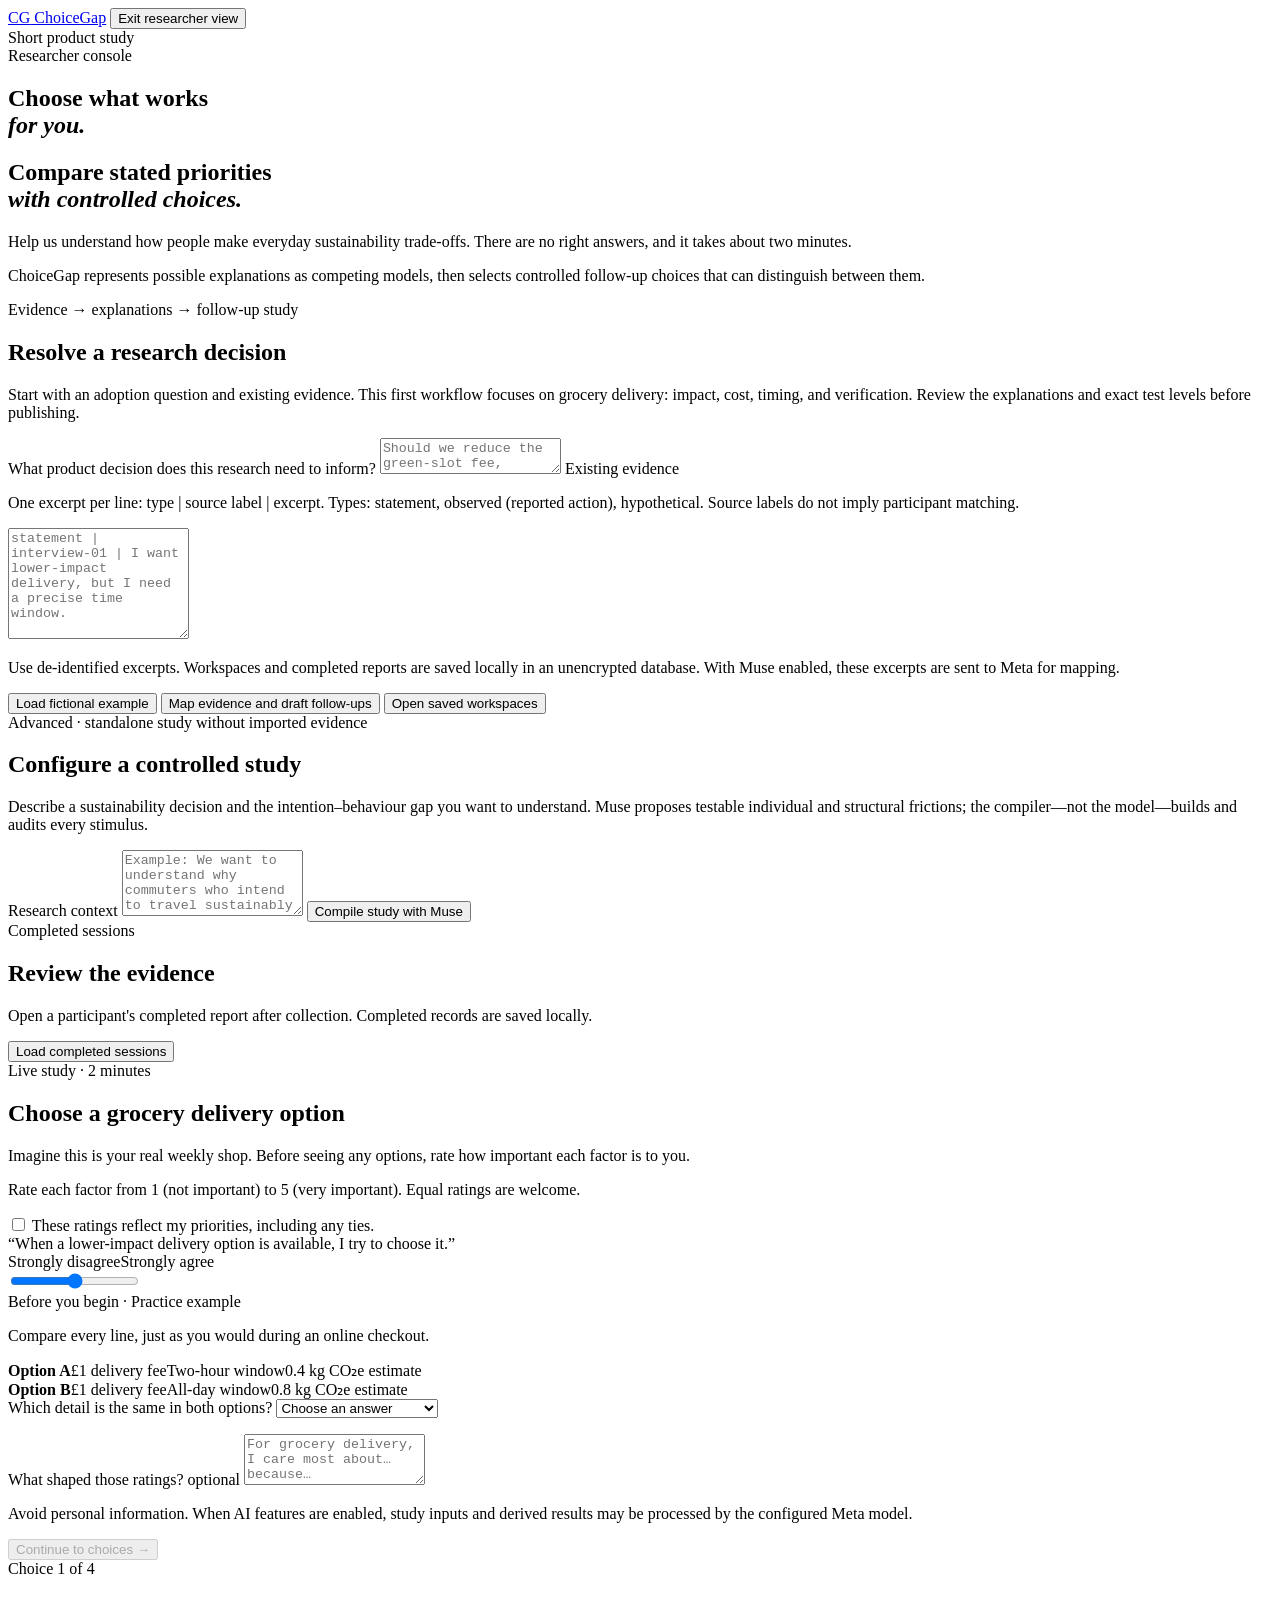
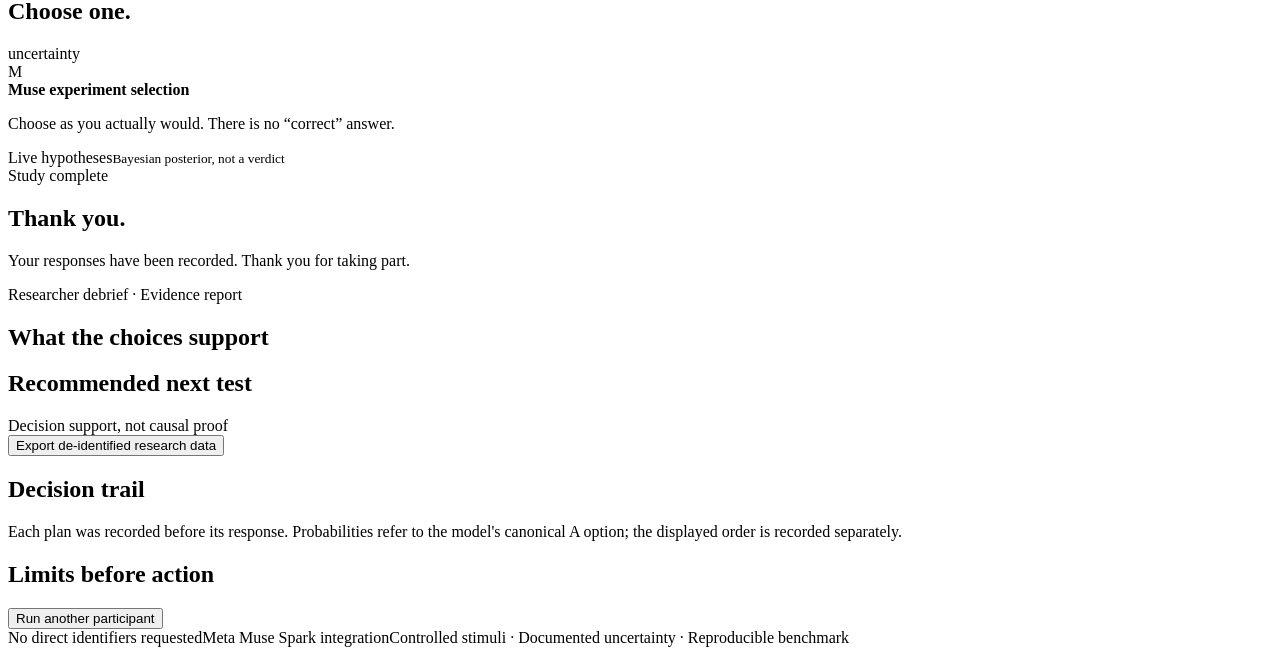
==== static/index.html @ 72dc314f "Add source-linked research workbench and durable approved studies" ====
<!doctype html>
<html lang="en">
<head>
  <meta charset="utf-8">
  <meta name="viewport" content="width=device-width,initial-scale=1">
  <meta name="description" content="Adaptive sustainability research that tests the gap between stated intentions and controlled choices.">
  <title>ChoiceGap research prototype</title>
  <link rel="stylesheet" href="/styles.css">
  <link rel="stylesheet" href="/modes.css">
</head>
<body>
  <header class="topbar">
    <a class="brand" href="/" aria-label="ChoiceGap home"><span class="brandmark">CG</span> ChoiceGap</a>
    <button id="researcher-toggle" class="mode-toggle researcher-only" type="button">Exit researcher view</button>
  </header>

  <main>
    <p id="app-error" class="app-error" role="alert" tabindex="-1" hidden></p>
    <section id="intro" class="screen active">
      <div class="eyebrow participant-copy">Short product study</div>
      <div class="eyebrow researcher-only">Researcher console</div>
      <h1 class="participant-copy">Choose what works<br><em>for you.</em></h1>
      <h1 class="researcher-only">Compare stated priorities<br><em>with controlled choices.</em></h1>
      <p class="lede participant-copy">Help us understand how people make everyday sustainability trade-offs. There are no right answers, and it takes about two minutes.</p>
      <p class="lede researcher-only">ChoiceGap represents possible explanations as competing models, then selects controlled follow-up choices that can distinguish between them.</p>
      <div class="study-builder researcher-only evidence-workbench">
        <div class="scenario-kicker">Evidence → explanations → follow-up study</div>
        <h2>Resolve a research decision</h2>
        <p>Start with an adoption question and existing evidence. This first workflow focuses on grocery delivery: impact, cost, timing, and verification. Review the explanations and exact test levels before publishing.</p>
        <label for="evidence-decision">What product decision does this research need to inform?</label>
        <textarea id="evidence-decision" rows="2" placeholder="Should we reduce the green-slot fee, improve its delivery window, or invest in independent verification?"></textarea>
        <label for="evidence-text">Existing evidence</label>
        <p class="microcopy">One excerpt per line: type | source label | excerpt. Types: statement, observed (reported action), hypothetical. Source labels do not imply participant matching.</p>
        <textarea id="evidence-text" rows="7" placeholder="statement | interview-01 | I want lower-impact delivery, but I need a precise time window."></textarea>
        <p class="privacy-note">Use de-identified excerpts. Workspaces and completed reports are saved locally in an unencrypted database. With Muse enabled, these excerpts are sent to Meta for mapping.</p>
        <button id="example-evidence" class="secondary" type="button">Load fictional example</button>
        <button id="draft-workspace" class="primary" type="button">Map evidence and draft follow-ups</button>
        <button id="load-workspaces" class="secondary" type="button">Open saved workspaces</button>
        <div id="workspace-list" class="design-result"></div>
        <div id="workspace-review" hidden>
          <p id="workspace-meta" class="report-context"></p>
          <label for="workspace-title">Study title</label>
          <input id="workspace-title" type="text" maxlength="100">
          <label for="workspace-prompt">Participant choice question</label>
          <textarea id="workspace-prompt" rows="2"></textarea>
          <div id="evidence-sources"></div>
          <div id="research-accounts" class="account-grid"></div>
          <label for="unresolved-questions">Other explanations and unresolved questions (one per line)</label>
          <textarea id="unresolved-questions" rows="3"></textarea>
          <p>The adaptive tasks compare trade-offs between two factors. The decision brief separately proposes single-factor field contrasts; those experiments are not run by this app.</p>
          <label class="ratings-confirm"><input id="workspace-approved" type="checkbox"> I reviewed the source interpretations, missing evidence, wording, and realism of every factor level.</label>
          <button id="approve-workspace" class="primary" type="button">Approve design and create participant link</button>
          <div id="workspace-link" class="design-result"></div>
          <button id="workspace-report" class="secondary" type="button">Refresh study decision brief</button>
          <button id="export-brief" class="secondary" type="button">Download decision brief (.md)</button>
          <button id="export-brief-data" class="secondary" type="button">Download research packet (.json)</button>
          <div id="workspace-summary"></div>
        </div>
      </div>
      <div class="study-builder researcher-only">
        <div class="scenario-kicker">Advanced · standalone study without imported evidence</div>
        <h2>Configure a controlled study</h2>
        <p>Describe a sustainability decision and the intention–behaviour gap you want to understand. Muse proposes testable individual and structural frictions; the compiler—not the model—builds and audits every stimulus.</p>
        <label for="design-context">Research context</label>
        <textarea id="design-context" rows="4" placeholder="Example: We want to understand why commuters who intend to travel sustainably still choose private cars. Possible constraints include journey time, reliability, price, and personal safety—but we may be missing structural explanations."></textarea>
        <button id="design-study" class="primary">Compile study with Muse</button>
        <div id="design-result" class="design-result" aria-live="polite"></div>
      </div>
      <div class="researcher-only study-builder">
        <div class="scenario-kicker">Completed sessions</div>
        <h2>Review the evidence</h2>
        <p>Open a participant's completed report after collection. Completed records are saved locally.</p>
        <button id="refresh-results" class="secondary" type="button">Load completed sessions</button>
        <div id="completed-results" class="design-result" aria-live="polite"></div>
      </div>
      <div class="scenario-card">
        <div class="scenario-kicker">Live study · 2 minutes</div>
        <h2 id="scenario-title">Choose a grocery delivery option</h2>
        <p id="scenario-prompt">Imagine this is your real weekly shop. Before seeing any options, rate how important each factor is to you.</p>
        <div id="drivers" class="drivers rating-grid" aria-label="Importance ratings"></div>
        <p id="rating-hint" class="microcopy">Rate each factor from 1 (not important) to 5 (very important). Equal ratings are welcome.</p>
        <label class="ratings-confirm"><input id="ratings-reviewed" type="checkbox"> These ratings reflect my priorities, including any ties.</label>
        <div class="intention-item">
          <label for="intention-score" id="intention-label">“When a lower-impact delivery option is available, I try to choose it.”</label>
          <div class="scale-labels"><span>Strongly disagree</span><span>Strongly agree</span></div>
          <input id="intention-score" type="range" min="1" max="5" value="3" step="1">
        </div>
        <div class="comprehension-item practice-item">
          <div class="scenario-kicker">Before you begin · Practice example</div>
          <p>Compare every line, just as you would during an online checkout.</p>
          <div class="practice-options">
            <div><strong>Option A</strong><span>£1 delivery fee</span><span>Two-hour window</span><span>0.4 kg CO₂e estimate</span></div>
            <div><strong>Option B</strong><span>£1 delivery fee</span><span>All-day window</span><span>0.8 kg CO₂e estimate</span></div>
          </div>
          <label for="comprehension">Which detail is the same in both options?</label>
          <select id="comprehension">
            <option value="">Choose an answer</option>
            <option value="fee">The delivery fee</option>
            <option value="window">The delivery window</option>
            <option value="emissions">The emissions estimate</option>
          </select>
          <p id="comprehension-feedback" class="microcopy"></p>
        </div>
        <label for="statement">What shaped those ratings? <span>optional</span></label>
        <textarea id="statement" rows="3" placeholder="For grocery delivery, I care most about… because…"></textarea>
        <p class="privacy-note">Avoid personal information. When AI features are enabled, study inputs and derived results may be processed by the configured Meta model.</p>
        <button id="start" class="primary" disabled>Continue to choices <span>→</span></button>
      </div>
    </section>

    <section id="study" class="screen">
      <div class="study-head">
        <div><div class="eyebrow" id="progress-label">Choice 1 of 4</div><h1 id="experiment-title">Choose one.</h1></div>
        <div class="uncertainty researcher-only"><span>uncertainty</span><div class="meter"><i id="uncertainty-bar"></i></div></div>
      </div>
      <div id="agent-note" class="agent-note researcher-only"><span class="spark">M</span><div><strong>Muse experiment selection</strong><p id="plan-reason"></p><div id="hypothesis-duel" class="duel"></div><p id="falsification-rule" class="falsifier"></p></div></div>
      <p id="experiment-rationale" class="rationale researcher-only"></p>
      <div id="choices" class="choices"></div>
      <p class="microcopy">Choose as you actually would. There is no “correct” answer.</p>
      <div class="hypotheses researcher-only">
        <div class="hypothesis-title"><span>Live hypotheses</span><small>Bayesian posterior, not a verdict</small></div>
        <div id="posterior"></div>
      </div>
    </section>

    <section id="report" class="screen">
      <div id="participant-complete" class="participant-copy completion">
        <div class="eyebrow">Study complete</div>
        <h1>Thank you.</h1>
        <p class="lede">Your responses have been recorded. Thank you for taking part.</p>
      </div>
      <div id="research-report" class="researcher-only">
        <div class="eyebrow">Researcher debrief · Evidence report</div>
        <h1 id="report-headline"></h1>
        <p id="report-summary" class="lede"></p>
        <p id="report-context" class="report-context"></p>
        <div class="report-grid">
          <article class="panel"><h2>What the choices support</h2><div id="final-posterior"></div></article>
          <article class="panel"><h2>Recommended next test</h2><p id="next-step"></p><div class="stamp">Decision support, not causal proof</div></article>
        </div>
        <button id="export-data" class="secondary">Export de-identified research data</button>
        <article class="limitations">
          <h2>Decision trail</h2>
          <p>Each plan was recorded before its response. Probabilities refer to the model's canonical A option; the displayed order is recorded separately.</p>
          <div id="decision-trace"></div>
        </article>
        <article class="limitations"><h2>Limits before action</h2><ul id="limitations"></ul></article>
        <button id="restart-study" class="secondary" type="button">Run another participant</button>
      </div>
    </section>
  </main>

  <footer><span class="participant-copy">No direct identifiers requested</span><span class="researcher-only">Meta Muse Spark integration</span><span class="researcher-only">Controlled stimuli · Documented uncertainty · Reproducible benchmark</span></footer>
  <script src="/app.js"></script>
  <script src="/research.js"></script>
</body>
</html>
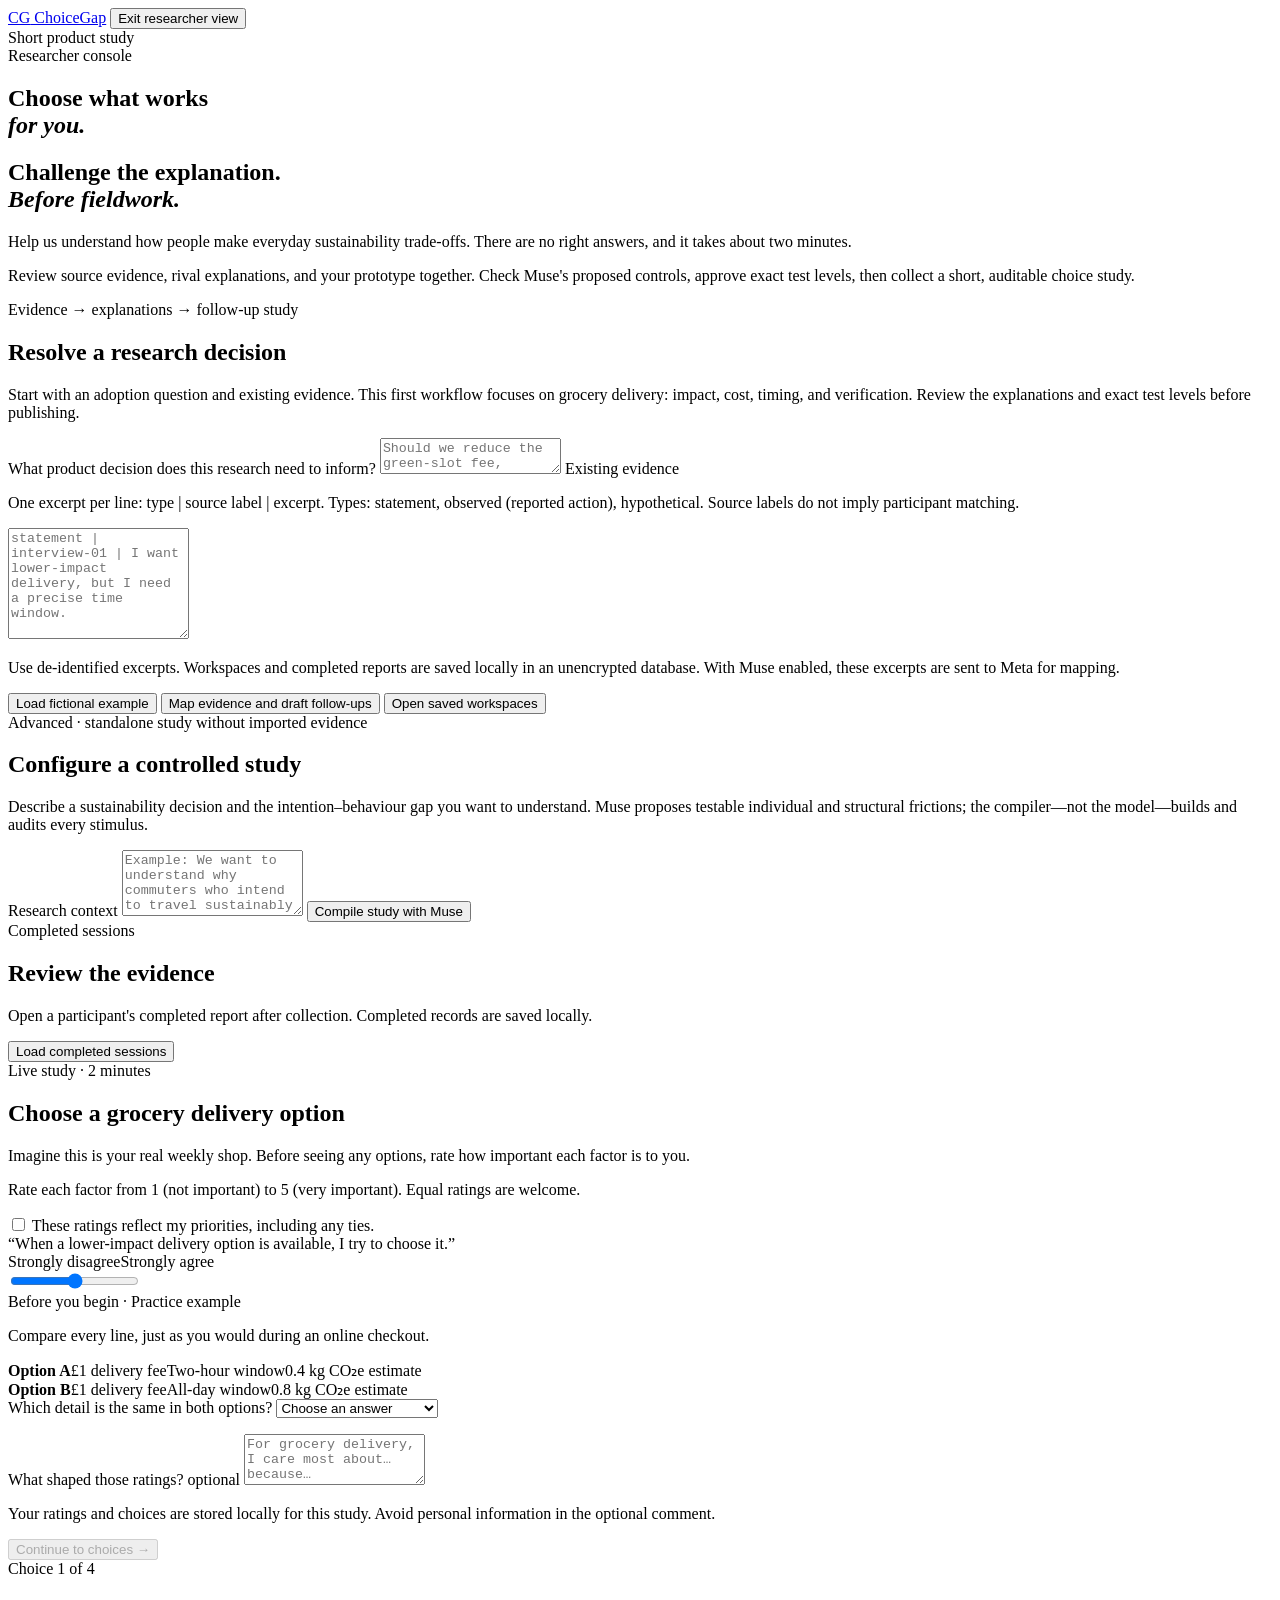
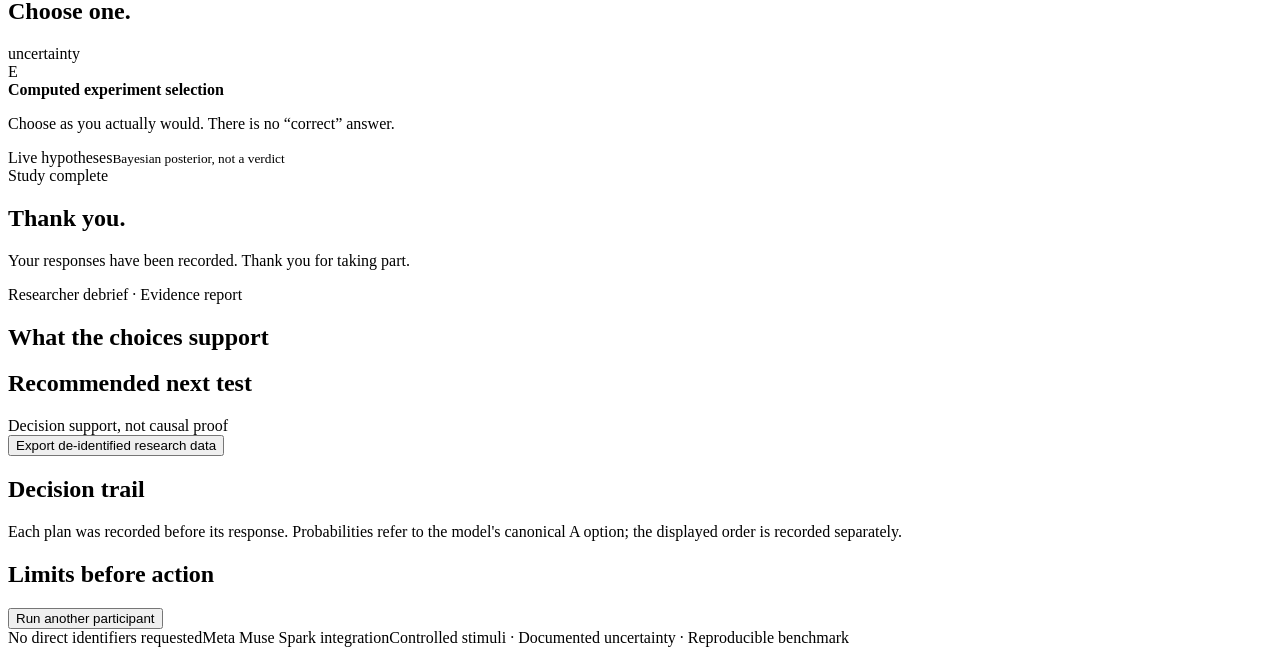
==== commit 8bbde31a: "Focus research workflow on measured Muse design review" ====
--- a/static/index.html
+++ b/static/index.html
@@ -20,9 +20,9 @@
       <div class="eyebrow participant-copy">Short product study</div>
       <div class="eyebrow researcher-only">Researcher console</div>
       <h1 class="participant-copy">Choose what works<br><em>for you.</em></h1>
-      <h1 class="researcher-only">Compare stated priorities<br><em>with controlled choices.</em></h1>
+      <h1 class="researcher-only">Challenge the explanation.<br><em>Before fieldwork.</em></h1>
       <p class="lede participant-copy">Help us understand how people make everyday sustainability trade-offs. There are no right answers, and it takes about two minutes.</p>
-      <p class="lede researcher-only">ChoiceGap represents possible explanations as competing models, then selects controlled follow-up choices that can distinguish between them.</p>
+      <p class="lede researcher-only">Review source evidence, rival explanations, and your prototype together. Check Muse's proposed controls, approve exact test levels, then collect a short, auditable choice study.</p>
       <div class="study-builder researcher-only evidence-workbench">
         <div class="scenario-kicker">Evidence → explanations → follow-up study</div>
         <h2>Resolve a research decision</h2>
@@ -45,6 +45,16 @@
           <textarea id="workspace-prompt" rows="2"></textarea>
           <div id="evidence-sources"></div>
           <div id="research-accounts" class="account-grid"></div>
+          <div class="brief-section">
+            <h3>Challenge the explanation with Muse</h3>
+            <p>Muse reviews the source evidence and proposed tests for competing explanations and semantic confounds. Add a prototype screenshot to check whether visible defaults, prominence, or wording could explain the result.</p>
+            <label for="prototype-image">Optional prototype screenshot (PNG or JPEG, under 1 MB)</label>
+            <input id="prototype-image" type="file" accept="image/png,image/jpeg">
+            <p class="privacy-note">The screenshot is sent to Meta only when you request this review. Its bytes are not saved in the workspace; the image digest and model findings are saved. Use a prototype without personal information.</p>
+            <img id="prototype-preview" alt="Prototype screenshot selected for the Muse review" hidden>
+            <button id="challenge-design" class="secondary" type="button">Challenge this design with Muse</button>
+            <div id="design-review" aria-live="polite"></div>
+          </div>
           <label for="unresolved-questions">Other explanations and unresolved questions (one per line)</label>
           <textarea id="unresolved-questions" rows="3"></textarea>
           <p>The adaptive tasks compare trade-offs between two factors. The decision brief separately proposes single-factor field contrasts; those experiments are not run by this app.</p>
@@ -57,7 +67,7 @@
           <div id="workspace-summary"></div>
         </div>
       </div>
-      <div class="study-builder researcher-only">
+      <div class="study-builder researcher-only legacy-workflow">
         <div class="scenario-kicker">Advanced · standalone study without imported evidence</div>
         <h2>Configure a controlled study</h2>
         <p>Describe a sustainability decision and the intention–behaviour gap you want to understand. Muse proposes testable individual and structural frictions; the compiler—not the model—builds and audits every stimulus.</p>
@@ -103,7 +113,7 @@
         </div>
         <label for="statement">What shaped those ratings? <span>optional</span></label>
         <textarea id="statement" rows="3" placeholder="For grocery delivery, I care most about… because…"></textarea>
-        <p class="privacy-note">Avoid personal information. When AI features are enabled, study inputs and derived results may be processed by the configured Meta model.</p>
+        <p class="privacy-note">Your ratings and choices are stored locally for this study. Avoid personal information in the optional comment.</p>
         <button id="start" class="primary" disabled>Continue to choices <span>→</span></button>
       </div>
     </section>
@@ -113,7 +123,7 @@
         <div><div class="eyebrow" id="progress-label">Choice 1 of 4</div><h1 id="experiment-title">Choose one.</h1></div>
         <div class="uncertainty researcher-only"><span>uncertainty</span><div class="meter"><i id="uncertainty-bar"></i></div></div>
       </div>
-      <div id="agent-note" class="agent-note researcher-only"><span class="spark">M</span><div><strong>Muse experiment selection</strong><p id="plan-reason"></p><div id="hypothesis-duel" class="duel"></div><p id="falsification-rule" class="falsifier"></p></div></div>
+      <div id="agent-note" class="agent-note researcher-only"><span class="spark">E</span><div><strong>Computed experiment selection</strong><p id="plan-reason"></p><div id="hypothesis-duel" class="duel"></div><p id="falsification-rule" class="falsifier"></p></div></div>
       <p id="experiment-rationale" class="rationale researcher-only"></p>
       <div id="choices" class="choices"></div>
       <p class="microcopy">Choose as you actually would. There is no “correct” answer.</p>
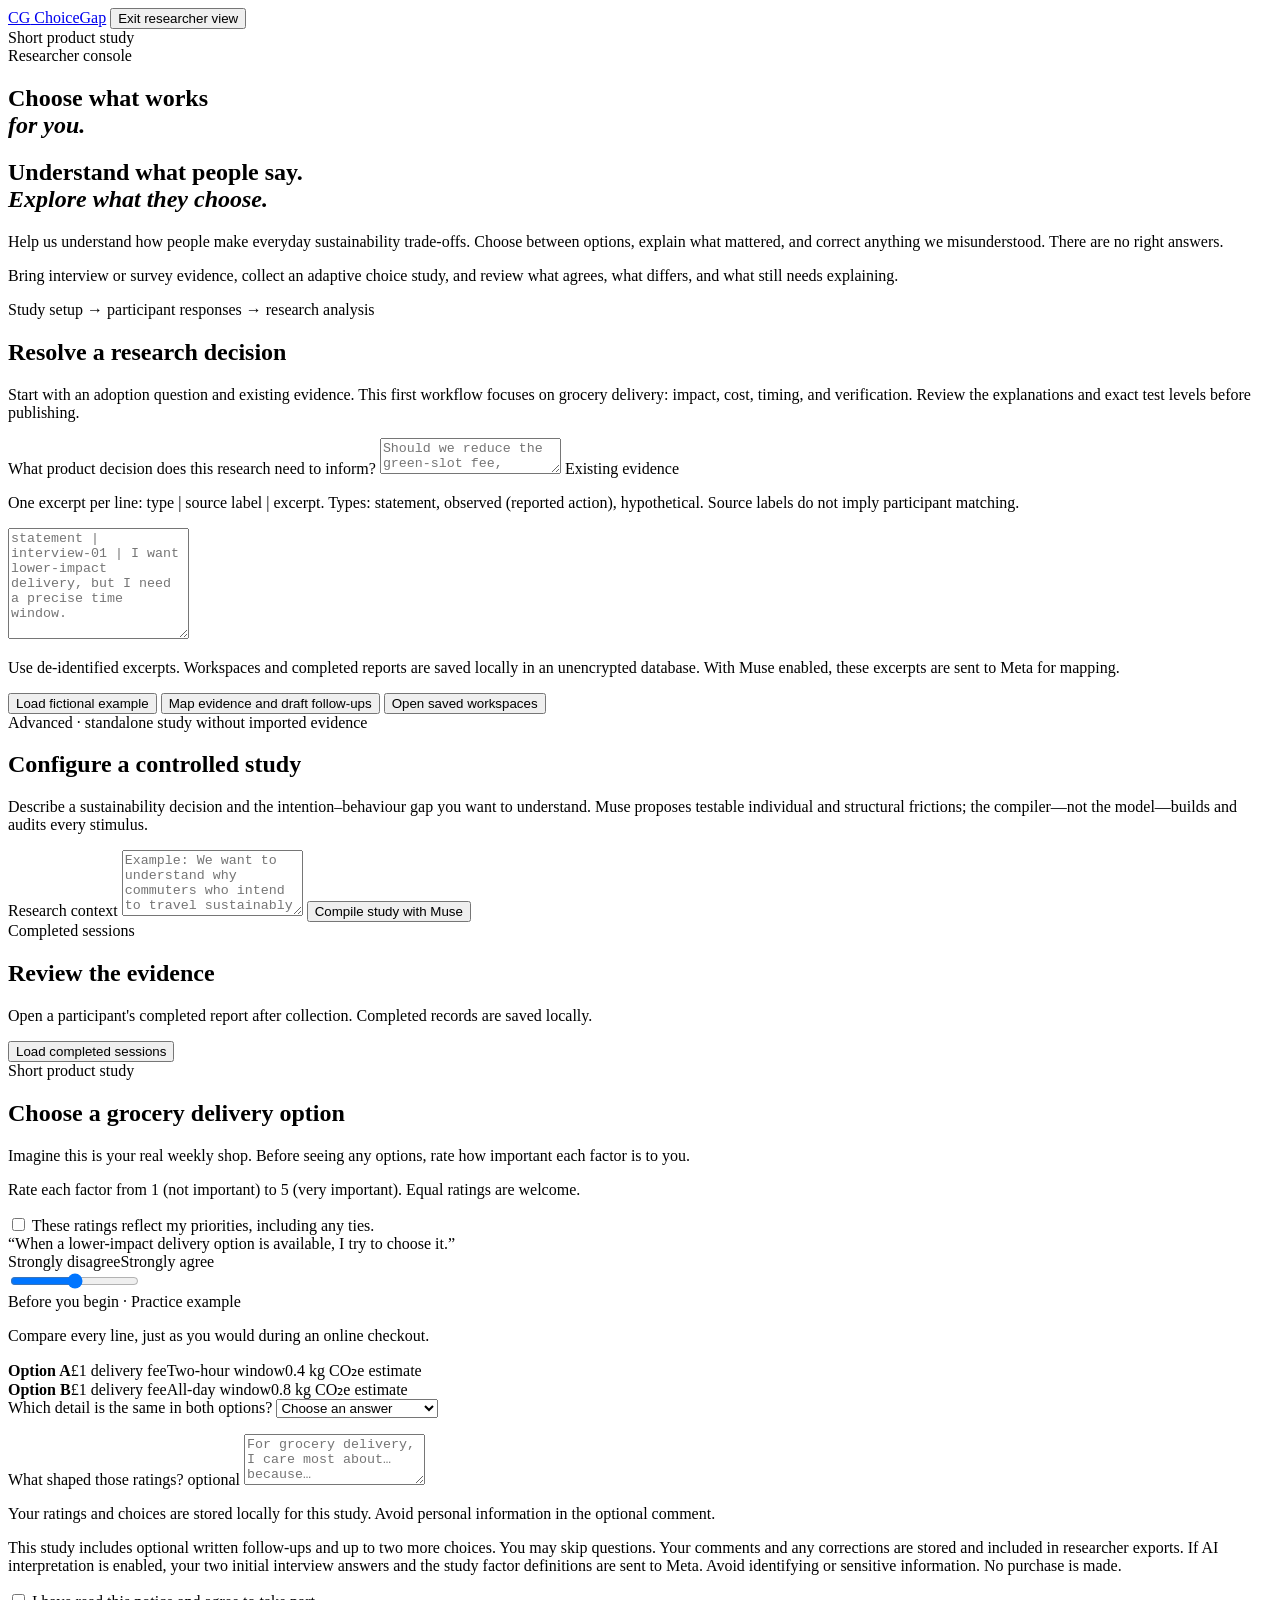
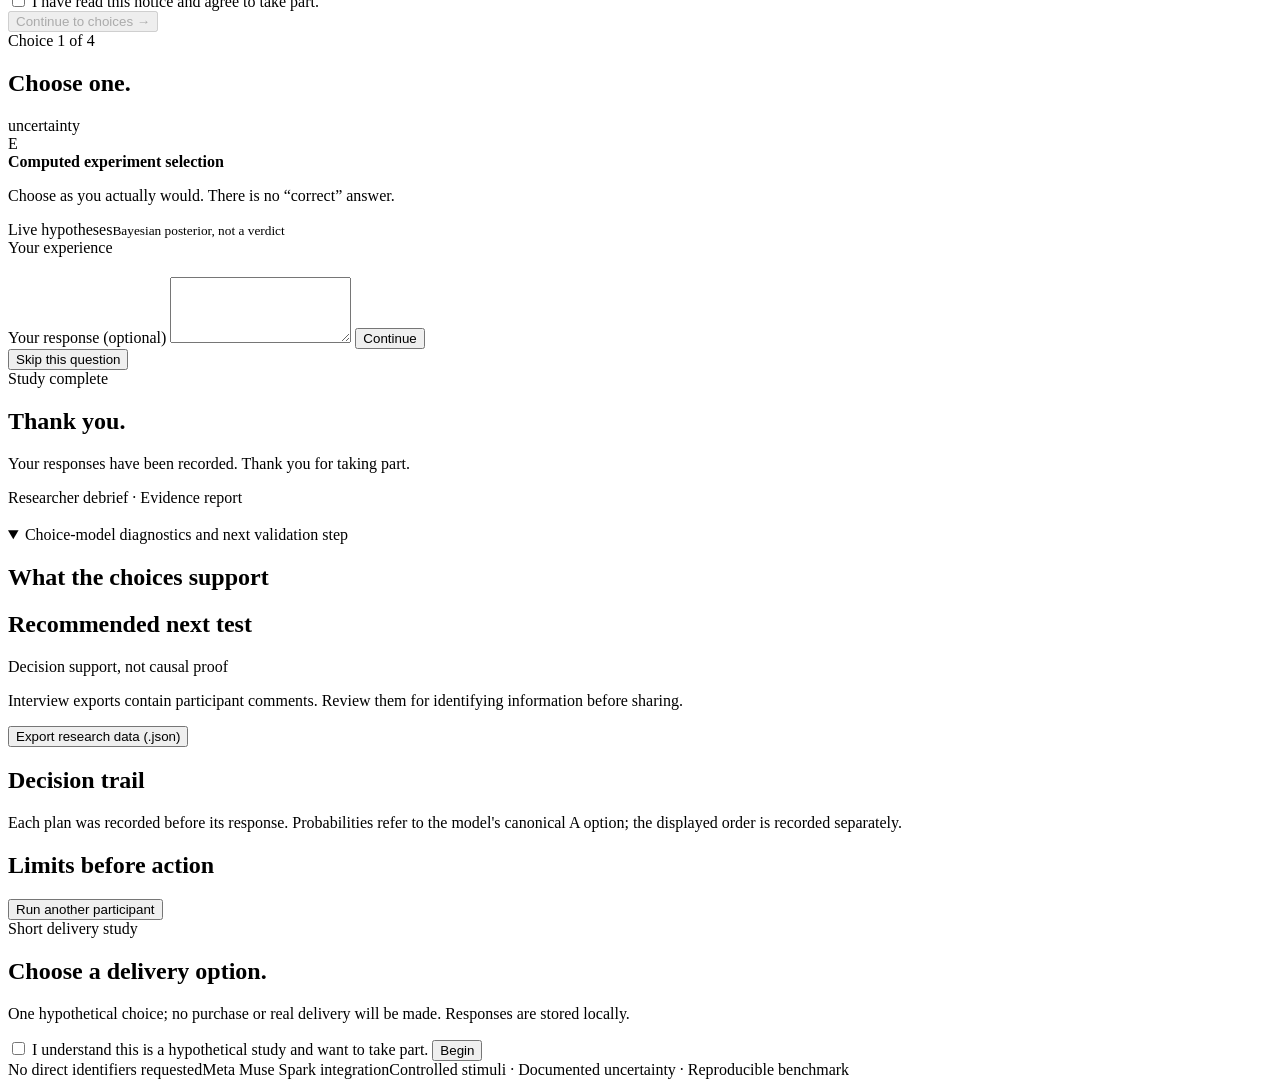
==== commit d8d887a8: "Add bounded adaptive interviews and evidence-linked UX analysis" ====
--- a/static/index.html
+++ b/static/index.html
@@ -20,11 +20,11 @@
       <div class="eyebrow participant-copy">Short product study</div>
       <div class="eyebrow researcher-only">Researcher console</div>
       <h1 class="participant-copy">Choose what works<br><em>for you.</em></h1>
-      <h1 class="researcher-only">Challenge the explanation.<br><em>Before fieldwork.</em></h1>
-      <p class="lede participant-copy">Help us understand how people make everyday sustainability trade-offs. There are no right answers, and it takes about two minutes.</p>
-      <p class="lede researcher-only">Review source evidence, rival explanations, and your prototype together. Check Muse's proposed controls, approve exact test levels, then collect a short, auditable choice study.</p>
+      <h1 class="researcher-only">Understand what people say.<br><em>Explore what they choose.</em></h1>
+      <p class="lede participant-copy">Help us understand how people make everyday sustainability trade-offs. Choose between options, explain what mattered, and correct anything we misunderstood. There are no right answers.</p>
+      <p class="lede researcher-only">Bring interview or survey evidence, collect an adaptive choice study, and review what agrees, what differs, and what still needs explaining.</p>
       <div class="study-builder researcher-only evidence-workbench">
-        <div class="scenario-kicker">Evidence → explanations → follow-up study</div>
+        <div class="scenario-kicker">Study setup → participant responses → research analysis</div>
         <h2>Resolve a research decision</h2>
         <p>Start with an adoption question and existing evidence. This first workflow focuses on grocery delivery: impact, cost, timing, and verification. Review the explanations and exact test levels before publishing.</p>
         <label for="evidence-decision">What product decision does this research need to inform?</label>
@@ -44,10 +44,32 @@
           <label for="workspace-prompt">Participant choice question</label>
           <textarea id="workspace-prompt" rows="2"></textarea>
           <div id="evidence-sources"></div>
+          <details id="mechanism-workbench" class="brief-section" hidden>
+            <summary>Advanced: separate behavioural experiments</summary>
+            <h3>Test a specific explanation</h3>
+            <p>Develop rival mechanisms from these sources, then approve a separate randomized experiment. These tests measure prototype responses to specific manipulations; they do not diagnose people.</p>
+            <button id="mechanism-plan-button" class="secondary" type="button">Develop behavioural explanations with Muse</button>
+            <p id="mechanism-plan-status" aria-live="polite"></p>
+            <label for="mechanism-select">Mechanism to investigate</label>
+            <select id="mechanism-select"></select>
+            <div id="mechanism-editor"></div>
+            <label class="ratings-confirm"><input id="mechanism-approved" type="checkbox"> I reviewed the exact experimental arms, rival explanations, source interpretations and planned aggregate contrast.</label>
+            <button id="mechanism-publish" class="primary" type="button">Approve this mechanism experiment</button>
+            <div id="mechanism-studies" class="design-result"></div>
+            <div id="mechanism-results"></div>
+            <p class="microcopy">Present bias needs a different timing/incentive design and is not inferred from these delivery choices. Capability, access and affordability may be structural constraints.</p>
+          </details>
+          <details class="brief-section" open><summary>Adaptive study design and analysis</summary>
+          <label class="ratings-confirm"><input id="experience-enabled" type="checkbox"> Include the bounded interview and condition comparisons described below.</label>
+          <details><summary>Review the participant follow-up protocol</summary>
+            <p>After four adaptive choices and an optional reversed repeat, participants can explain one choice, describe circumstances that might change it, and confirm, correct or reject a tentative interpretation. Two variations each change one detail from that same task using these approved levels. A final optional question explores the choices across versions.</p>
+            <p>Questions: “What mattered when you made this choice? You can also describe anything the options missed.” “What circumstances, if any, could lead you to choose differently? It is fine if none would.” “Does this description reflect your reasoning? You can correct it or leave it unresolved.” “What, if anything, explains your choices across these versions? You can also describe something we missed.”</p>
+            <p>Review both levels for every factor below: any differing factor may be varied in one of the two follow-up comparisons. Changing a choice here is descriptive; order, learning and repeated exposure prevent a causal claim. Muse can tentatively interpret the two open responses with one exact quote; the participant can reject it. Free text is stored and included in research exports. With Muse enabled the two interview responses and approved factor definitions are sent to Meta.</p>
+          </details>
           <div id="research-accounts" class="account-grid"></div>
           <div class="brief-section">
             <h3>Challenge the explanation with Muse</h3>
-            <p>Muse reviews the source evidence and proposed tests for competing explanations and semantic confounds. Add a prototype screenshot to check whether visible defaults, prominence, or wording could explain the result.</p>
+            <p>Muse runs three independent critiques of the evidence, factor levels and analysis assumptions. Add a screenshot for a separate visual review. A matching screen does not make the underlying design sound.</p>
             <label for="prototype-image">Optional prototype screenshot (PNG or JPEG, under 1 MB)</label>
             <input id="prototype-image" type="file" accept="image/png,image/jpeg">
             <p class="privacy-note">The screenshot is sent to Meta only when you request this review. Its bytes are not saved in the workspace; the image digest and model findings are saved. Use a prototype without personal information.</p>
@@ -57,14 +79,15 @@
           </div>
           <label for="unresolved-questions">Other explanations and unresolved questions (one per line)</label>
           <textarea id="unresolved-questions" rows="3"></textarea>
-          <p>The adaptive tasks compare trade-offs between two factors. The decision brief separately proposes single-factor field contrasts; those experiments are not run by this app.</p>
-          <label class="ratings-confirm"><input id="workspace-approved" type="checkbox"> I reviewed the source interpretations, missing evidence, wording, and realism of every factor level.</label>
+          <p>The baseline tasks compare trade-offs between two factors. If enabled, the interview adds single-detail within-session comparisons. The brief also proposes separate randomized field experiments; those are not run by this app.</p>
+          <label class="ratings-confirm"><input id="workspace-approved" type="checkbox"> I reviewed the source interpretations, missing evidence, wording, realism of every factor level, and the follow-up protocol if enabled.</label>
           <button id="approve-workspace" class="primary" type="button">Approve design and create participant link</button>
           <div id="workspace-link" class="design-result"></div>
           <button id="workspace-report" class="secondary" type="button">Refresh study decision brief</button>
           <button id="export-brief" class="secondary" type="button">Download decision brief (.md)</button>
           <button id="export-brief-data" class="secondary" type="button">Download research packet (.json)</button>
           <div id="workspace-summary"></div>
+          </details>
         </div>
       </div>
       <div class="study-builder researcher-only legacy-workflow">
@@ -84,7 +107,7 @@
         <div id="completed-results" class="design-result" aria-live="polite"></div>
       </div>
       <div class="scenario-card">
-        <div class="scenario-kicker">Live study · 2 minutes</div>
+        <div class="scenario-kicker">Short product study</div>
         <h2 id="scenario-title">Choose a grocery delivery option</h2>
         <p id="scenario-prompt">Imagine this is your real weekly shop. Before seeing any options, rate how important each factor is to you.</p>
         <div id="drivers" class="drivers rating-grid" aria-label="Importance ratings"></div>
@@ -114,6 +137,10 @@
         <label for="statement">What shaped those ratings? <span>optional</span></label>
         <textarea id="statement" rows="3" placeholder="For grocery delivery, I care most about… because…"></textarea>
         <p class="privacy-note">Your ratings and choices are stored locally for this study. Avoid personal information in the optional comment.</p>
+        <div id="interview-notice">
+          <p class="privacy-note">This study includes optional written follow-ups and up to two more choices. You may skip questions. Your comments and any corrections are stored and included in researcher exports. If AI interpretation is enabled, your two initial interview answers and the study factor definitions are sent to Meta. Avoid identifying or sensitive information. No purchase is made.</p>
+          <label class="ratings-confirm"><input id="interview-consent" type="checkbox"> I have read this notice and agree to take part.</label>
+        </div>
         <button id="start" class="primary" disabled>Continue to choices <span>→</span></button>
       </div>
     </section>
@@ -133,6 +160,25 @@
       </div>
     </section>
 
+    <section id="explore" class="screen">
+      <div class="eyebrow">Your experience</div>
+      <h1 id="explore-question" tabindex="-1"></h1>
+      <p id="explore-progress" class="microcopy"></p>
+      <div id="explore-context"></div>
+      <form id="explore-form">
+        <div id="explore-check" hidden>
+          <p id="explore-interpretation"></p>
+          <label for="explore-status">How well does this reflect your reasoning?</label>
+          <select id="explore-status"><option value="unresolved">Leave unresolved / prefer not to say</option><option value="confirmed">This reflects my reasoning</option><option value="corrected">I want to correct it</option></select>
+          <label for="explore-factor">Which detail mattered most here, if any?</label><select id="explore-factor"></select>
+        </div>
+        <label for="explore-text" id="explore-text-label">Your response (optional)</label>
+        <textarea id="explore-text" rows="4" maxlength="2000"></textarea>
+        <button id="explore-submit" class="primary" type="submit">Continue</button>
+      </form>
+      <div id="explore-choices" class="choices"></div>
+      <button id="explore-skip" class="secondary" type="button">Skip this question</button>
+    </section>
     <section id="report" class="screen">
       <div id="participant-complete" class="participant-copy completion">
         <div class="eyebrow">Study complete</div>
@@ -144,11 +190,15 @@
         <h1 id="report-headline"></h1>
         <p id="report-summary" class="lede"></p>
         <p id="report-context" class="report-context"></p>
+        <div id="ux-analysis"></div>
+        <details id="model-diagnostics" open><summary>Choice-model diagnostics and next validation step</summary>
         <div class="report-grid">
           <article class="panel"><h2>What the choices support</h2><div id="final-posterior"></div></article>
           <article class="panel"><h2>Recommended next test</h2><p id="next-step"></p><div class="stamp">Decision support, not causal proof</div></article>
         </div>
-        <button id="export-data" class="secondary">Export de-identified research data</button>
+        </details>
+        <p class="privacy-note">Interview exports contain participant comments. Review them for identifying information before sharing.</p>
+        <button id="export-data" class="secondary">Export research data (.json)</button>
         <article class="limitations">
           <h2>Decision trail</h2>
           <p>Each plan was recorded before its response. Probabilities refer to the model's canonical A option; the displayed order is recorded separately.</p>
@@ -158,11 +208,29 @@
         <button id="restart-study" class="secondary" type="button">Run another participant</button>
       </div>
     </section>
+    <section id="mechanism-participant" class="screen">
+      <div class="eyebrow">Short delivery study</div>
+      <h1 id="mechanism-question">Choose a delivery option.</h1>
+      <p id="mechanism-context" class="lede"></p>
+      <div id="mechanism-intake">
+        <p>One hypothetical choice; no purchase or real delivery will be made. Responses are stored locally.</p>
+        <label class="ratings-confirm"><input id="mechanism-consent" type="checkbox"> I understand this is a hypothetical study and want to take part.</label>
+        <button id="mechanism-begin" class="primary" type="button">Begin</button>
+      </div>
+      <form id="mechanism-choice-form" hidden>
+        <p>Review the available options and confirm your choice. You may change any current selection.</p>
+        <fieldset id="mechanism-choices" class="mechanism-options"><legend>Delivery options</legend></fieldset>
+        <button class="primary" id="mechanism-submit" type="submit">Confirm choice</button>
+      </form>
+      <p id="mechanism-complete" class="lede" hidden>Thank you. Your choice has been recorded.</p>
+    </section>
   </main>
 
   <footer><span class="participant-copy">No direct identifiers requested</span><span class="researcher-only">Meta Muse Spark integration</span><span class="researcher-only">Controlled stimuli · Documented uncertainty · Reproducible benchmark</span></footer>
   <script src="/app.js"></script>
   <script src="/research.js"></script>
+  <script src="/explore.js"></script>
+  <script src="/mechanisms.js"></script>
 </body>
 </html>
 
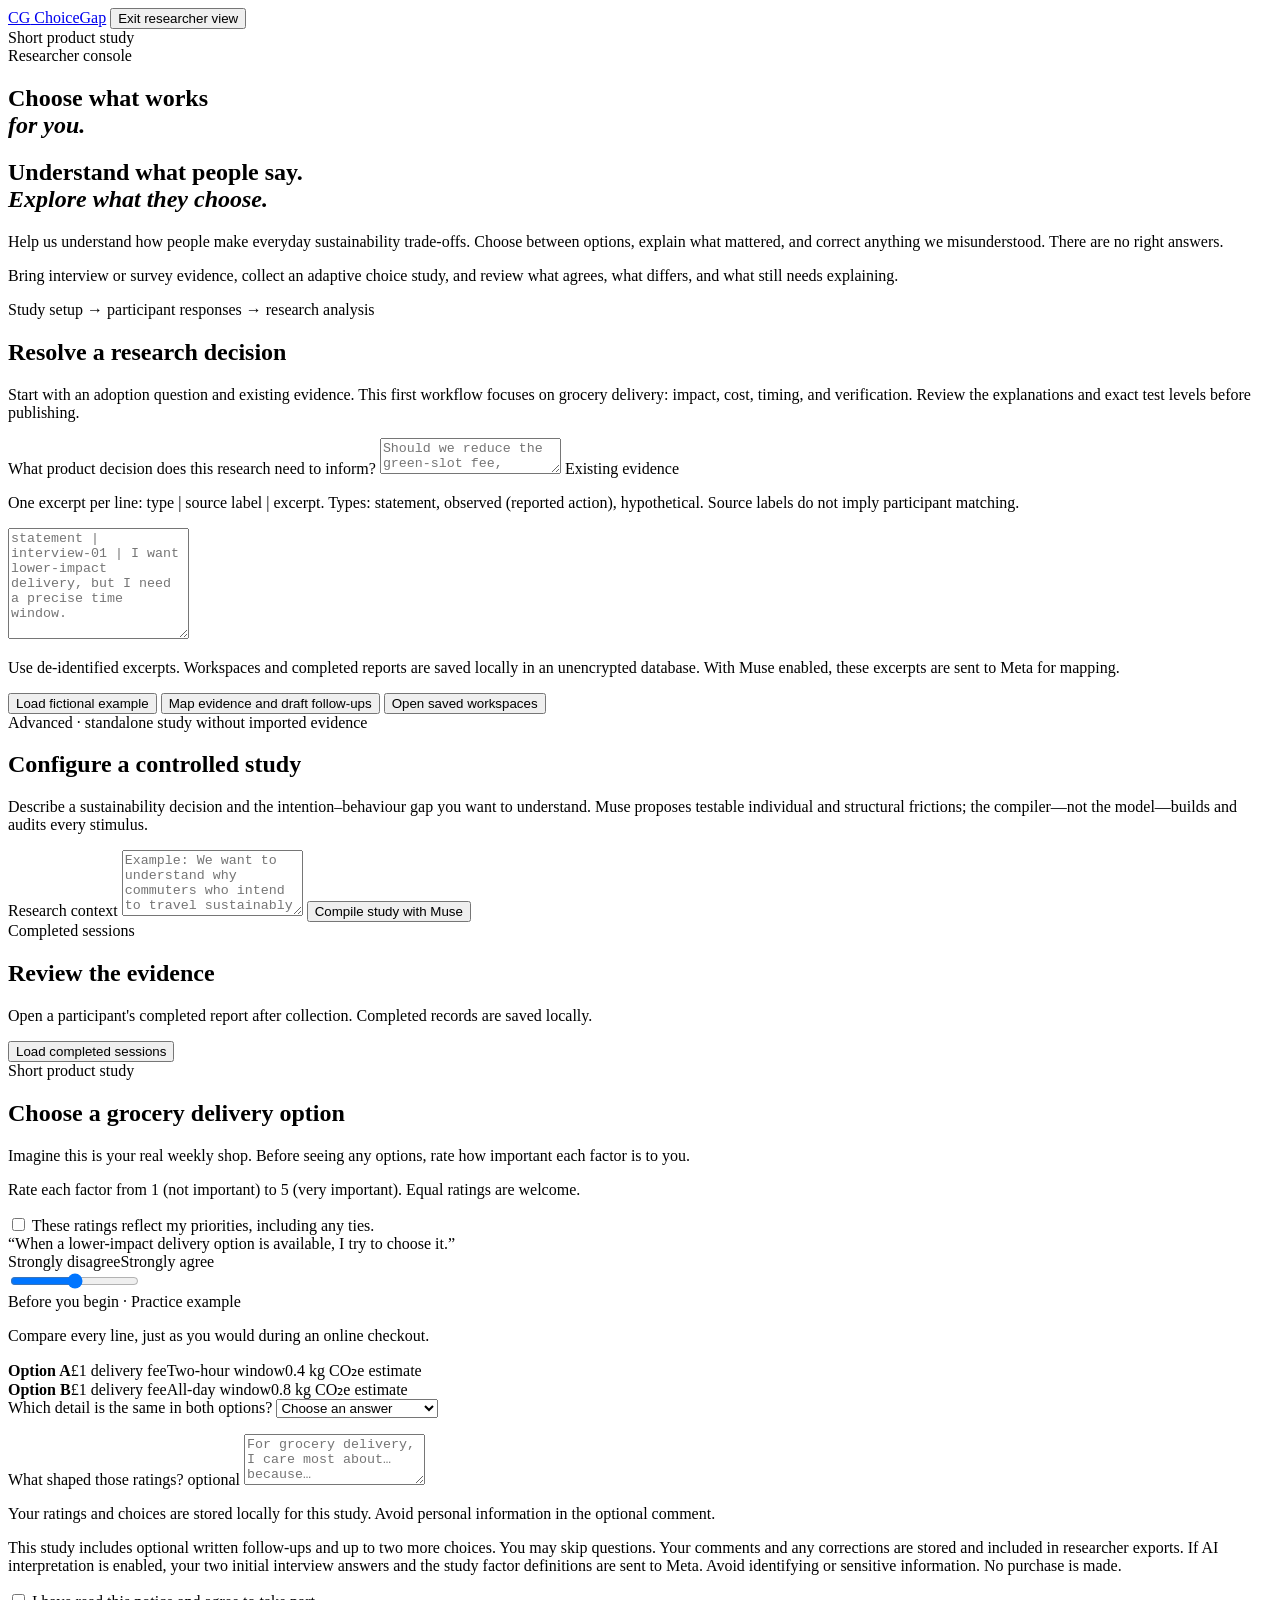
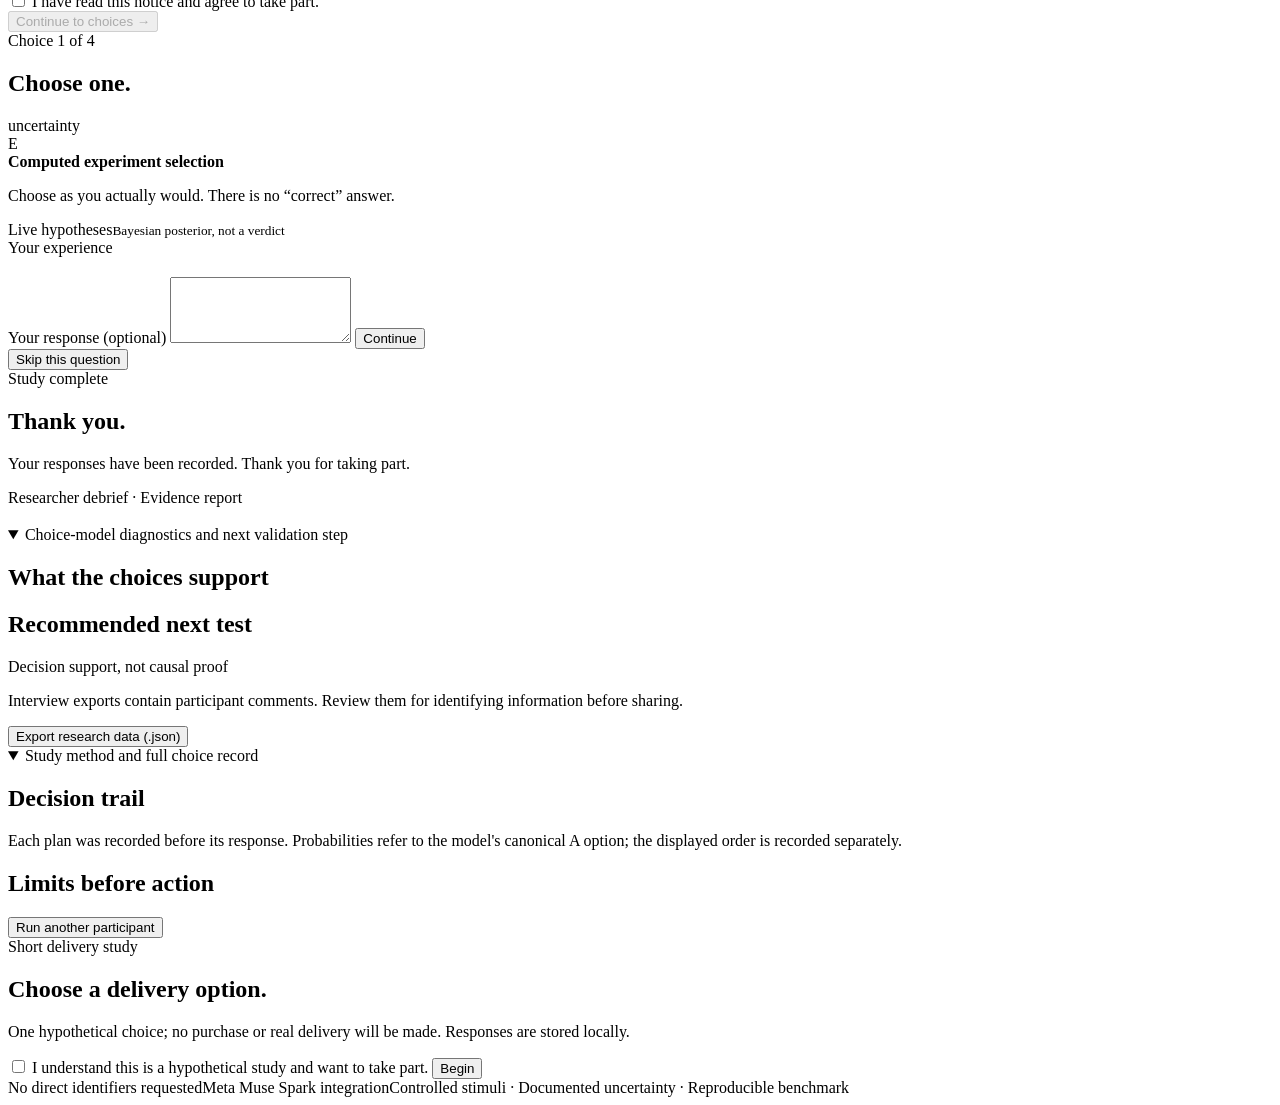
==== commit a8a3a362: "Replace report boilerplate with plain findings and next steps" ====
--- a/static/index.html
+++ b/static/index.html
@@ -199,12 +199,14 @@
         </details>
         <p class="privacy-note">Interview exports contain participant comments. Review them for identifying information before sharing.</p>
         <button id="export-data" class="secondary">Export research data (.json)</button>
+        <details id="report-quality-details" open><summary>Study method and full choice record</summary>
         <article class="limitations">
           <h2>Decision trail</h2>
           <p>Each plan was recorded before its response. Probabilities refer to the model's canonical A option; the displayed order is recorded separately.</p>
           <div id="decision-trace"></div>
         </article>
         <article class="limitations"><h2>Limits before action</h2><ul id="limitations"></ul></article>
+        </details>
         <button id="restart-study" class="secondary" type="button">Run another participant</button>
       </div>
     </section>
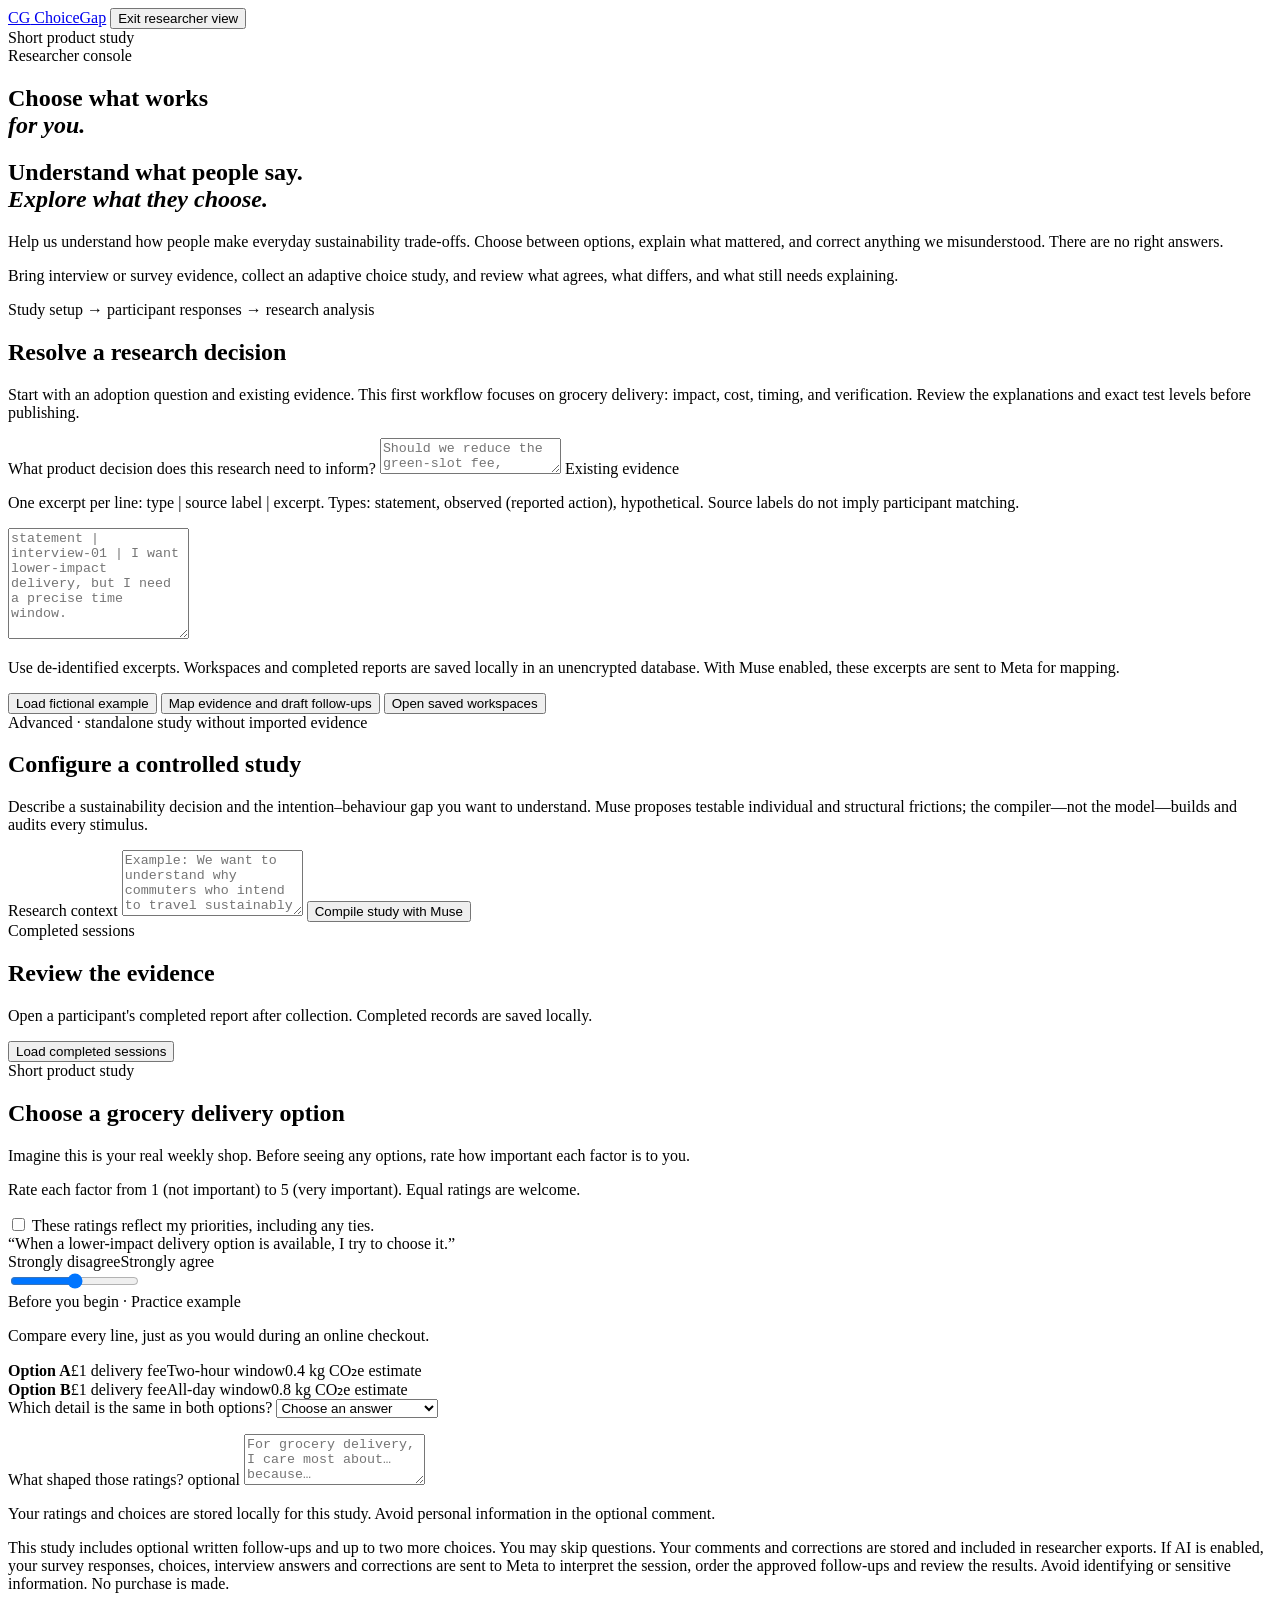
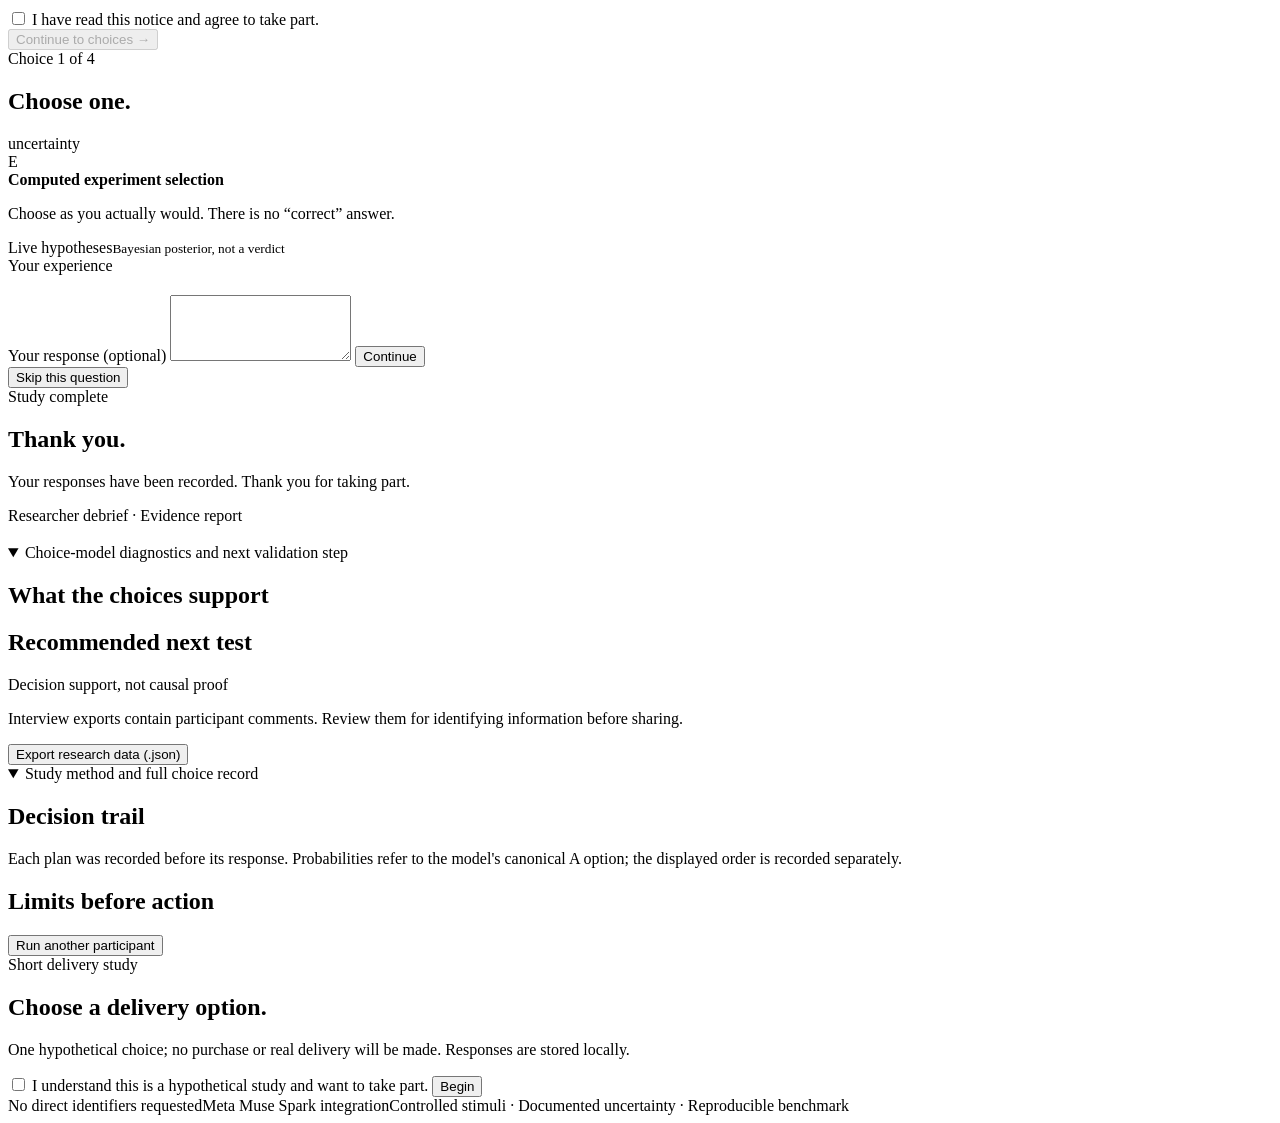
==== commit 1f11ce7b: "Make Muse plan approved follow-ups and reconsider observed evidence" ====
--- a/static/index.html
+++ b/static/index.html
@@ -64,7 +64,7 @@
           <details><summary>Review the participant follow-up protocol</summary>
             <p>After four adaptive choices and an optional reversed repeat, participants can explain one choice, describe circumstances that might change it, and confirm, correct or reject a tentative interpretation. Two variations each change one detail from that same task using these approved levels. A final optional question explores the choices across versions.</p>
             <p>Questions: “What mattered when you made this choice? You can also describe anything the options missed.” “What circumstances, if any, could lead you to choose differently? It is fine if none would.” “Does this description reflect your reasoning? You can correct it or leave it unresolved.” “What, if anything, explains your choices across these versions? You can also describe something we missed.”</p>
-            <p>Review both levels for every factor below: any differing factor may be varied in one of the two follow-up comparisons. Changing a choice here is descriptive; order, learning and repeated exposure prevent a causal claim. Muse can tentatively interpret the two open responses with one exact quote; the participant can reject it. Free text is stored and included in research exports. With Muse enabled the two interview responses and approved factor definitions are sent to Meta.</p>
+            <p id="experience-protocol-model-notice">Review both levels for every factor below: any differing factor may be varied in one of the two follow-up comparisons. Muse can interpret the full session, propose which approved comparison to show first, then reconsider after the responses. With Muse enabled, survey responses, exact choices, interview answers, corrections and factor definitions are sent to Meta in at most four calls. Participant-selected eligible factors take precedence; the same two comparisons remain in the study. The participant can reject the initial description. Free text is stored and exported. These comparisons do not establish causality.</p>
           </details>
           <div id="research-accounts" class="account-grid"></div>
           <div class="brief-section">
@@ -138,7 +138,7 @@
         <textarea id="statement" rows="3" placeholder="For grocery delivery, I care most about… because…"></textarea>
         <p class="privacy-note">Your ratings and choices are stored locally for this study. Avoid personal information in the optional comment.</p>
         <div id="interview-notice">
-          <p class="privacy-note">This study includes optional written follow-ups and up to two more choices. You may skip questions. Your comments and any corrections are stored and included in researcher exports. If AI interpretation is enabled, your two initial interview answers and the study factor definitions are sent to Meta. Avoid identifying or sensitive information. No purchase is made.</p>
+          <p id="interview-sharing-notice" class="privacy-note">This study includes optional written follow-ups and up to two more choices. You may skip questions. Your comments and corrections are stored and included in researcher exports. If AI is enabled, your survey responses, choices, interview answers and corrections are sent to Meta to interpret the session, order the approved follow-ups and review the results. Avoid identifying or sensitive information. No purchase is made.</p>
           <label class="ratings-confirm"><input id="interview-consent" type="checkbox"> I have read this notice and agree to take part.</label>
         </div>
         <button id="start" class="primary" disabled>Continue to choices <span>→</span></button>
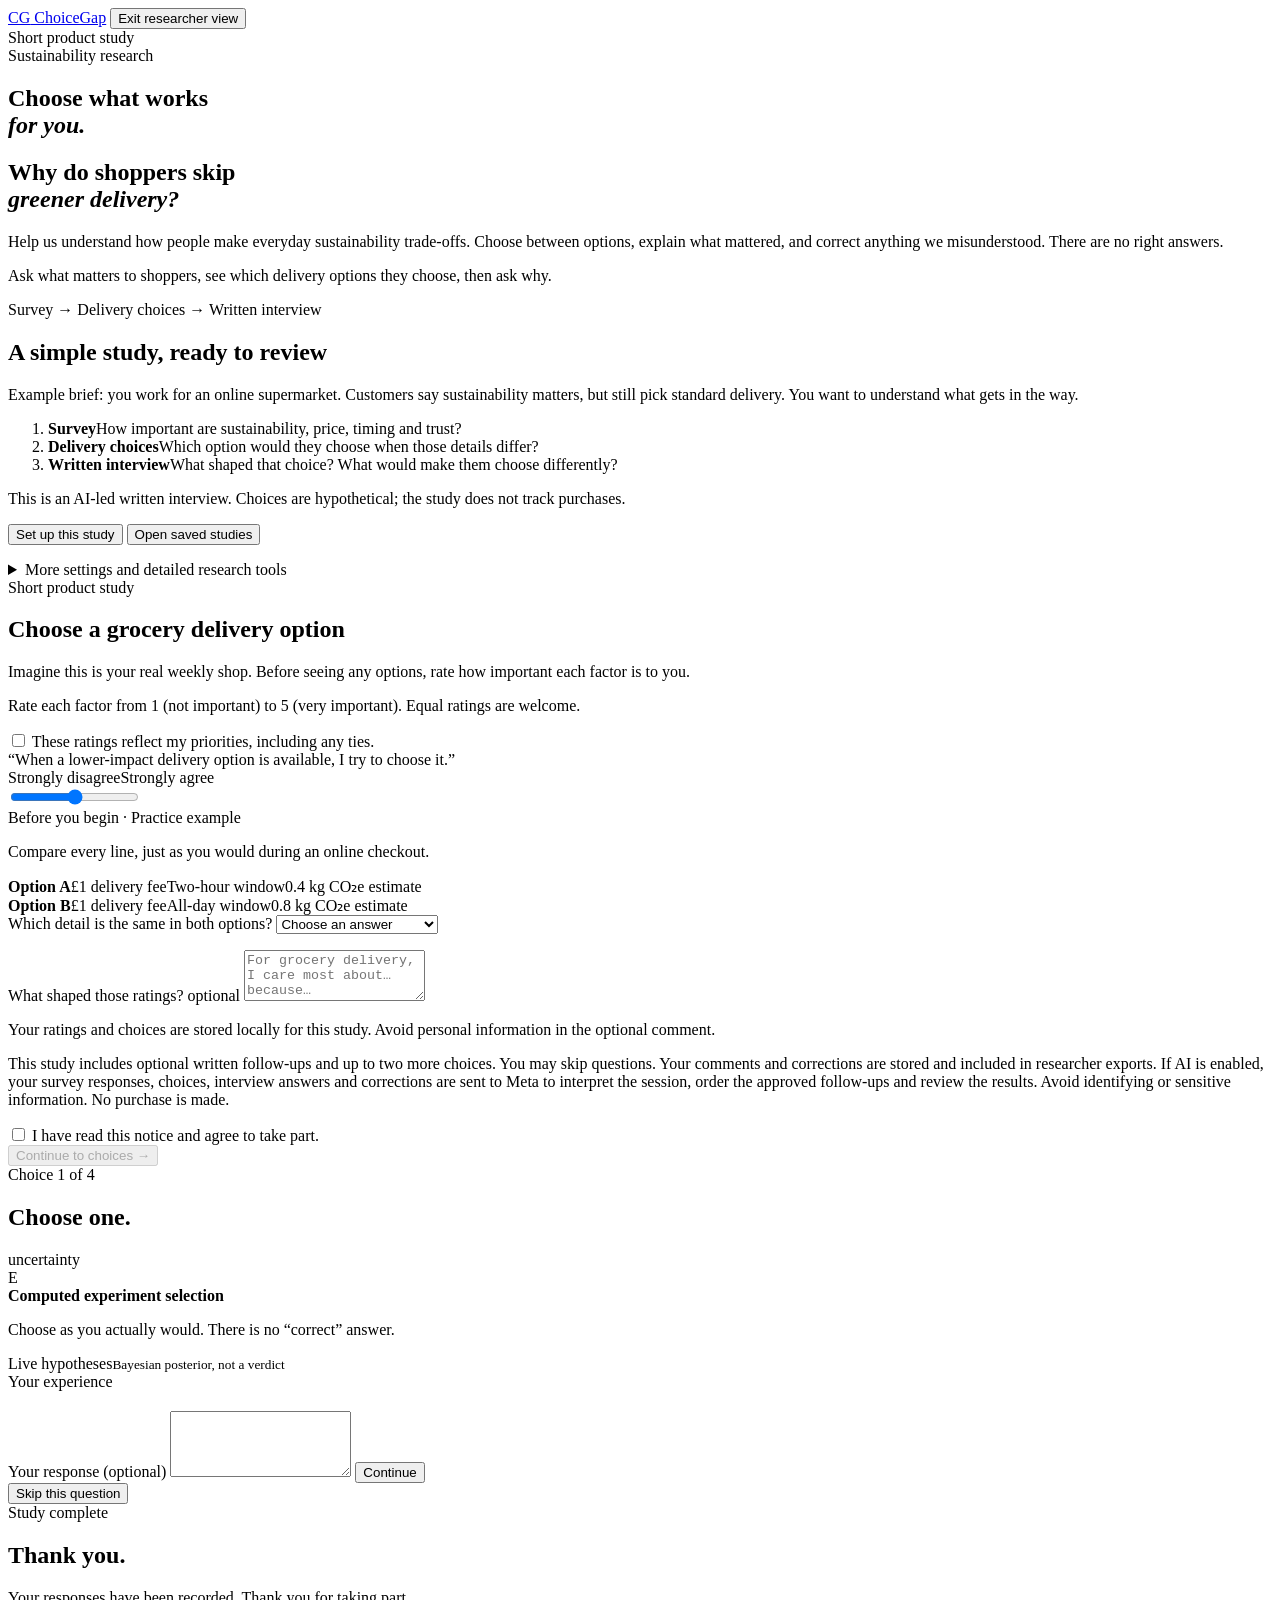
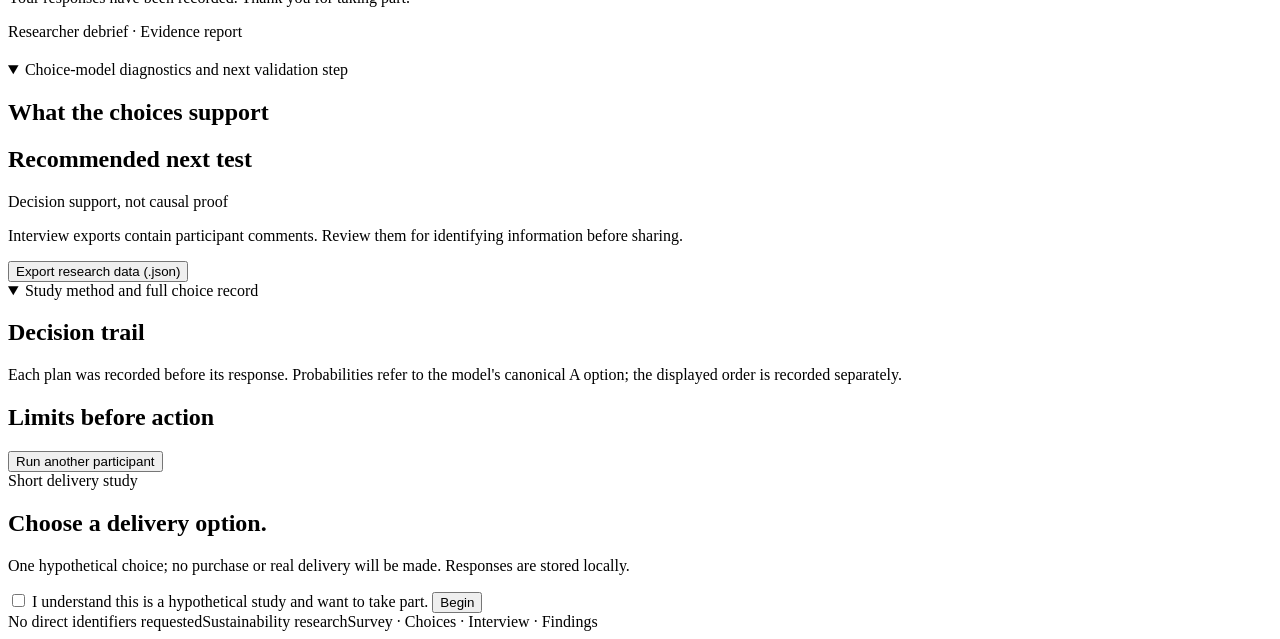
==== commit 6b44e975: "Simplify researcher setup around a prepared sustainability study" ====
--- a/static/index.html
+++ b/static/index.html
@@ -18,11 +18,53 @@
     <p id="app-error" class="app-error" role="alert" tabindex="-1" hidden></p>
     <section id="intro" class="screen active">
       <div class="eyebrow participant-copy">Short product study</div>
-      <div class="eyebrow researcher-only">Researcher console</div>
+      <div class="eyebrow researcher-only">Sustainability research</div>
       <h1 class="participant-copy">Choose what works<br><em>for you.</em></h1>
-      <h1 class="researcher-only">Understand what people say.<br><em>Explore what they choose.</em></h1>
+      <h1 class="researcher-only">Why do shoppers skip<br><em>greener delivery?</em></h1>
       <p class="lede participant-copy">Help us understand how people make everyday sustainability trade-offs. Choose between options, explain what mattered, and correct anything we misunderstood. There are no right answers.</p>
-      <p class="lede researcher-only">Bring interview or survey evidence, collect an adaptive choice study, and review what agrees, what differs, and what still needs explaining.</p>
+      <p class="lede researcher-only">Ask what matters to shoppers, see which delivery options they choose, then ask why.</p>
+      <section class="researcher-only simple-study" aria-label="Set up your study">
+        <p class="scenario-kicker">Survey → Delivery choices → Written interview</p>
+        <h2>A simple study, ready to review</h2>
+        <p>Example brief: you work for an online supermarket. Customers say sustainability matters, but still pick standard delivery. You want to understand what gets in the way.</p>
+        <ol class="simple-methods">
+          <li><strong>Survey</strong><span>How important are sustainability, price, timing and trust?</span></li>
+          <li><strong>Delivery choices</strong><span>Which option would they choose when those details differ?</span></li>
+          <li><strong>Written interview</strong><span>What shaped that choice? What would make them choose differently?</span></li>
+        </ol>
+        <p class="microcopy">This is an AI-led written interview. Choices are hypothetical; the study does not track purchases.</p>
+        <button id="simple-prepare" class="primary" type="button">Set up this study</button>
+        <button id="simple-saved" class="secondary" type="button">Open saved studies</button>
+        <div id="simple-saved-list" class="design-result"></div>
+        <p id="simple-status" aria-live="polite"></p>
+        <div id="simple-review" hidden>
+          <h3>1. Review your study</h3>
+          <p id="simple-title"></p>
+          <details><summary>What participants will answer</summary>
+            <p>They rate how much each delivery detail matters and whether they usually try to choose lower-impact delivery. They can explain their ratings.</p>
+            <p>They make four delivery choices, followed by a repeat if they selected an option. Then they explain one choice and say what might change it.</p>
+            <p>They can correct the AI's description of their reasoning. Two more choices each change one detail, followed by a final optional explanation. Questions can be skipped.</p>
+          </details>
+          <p>These are the delivery details the study will compare:</p>
+          <div id="simple-levels"></div>
+          <p class="privacy-note">With AI enabled, Muse receives survey answers, choices, written explanations and corrections to guide the follow-up and review the results. Responses are saved locally and included in exports. Ask participants to avoid personal information.</p>
+          <label class="ratings-confirm"><input id="simple-confirm" type="checkbox"> I have reviewed the questions, delivery details and use of responses.</label>
+          <button id="simple-publish" class="primary" type="button">Create participant link</button>
+          <p id="simple-edited" hidden>You changed the detailed design. Review and approve those changes under More settings.</p>
+        </div>
+        <div id="simple-collect" hidden>
+          <h3>2. Try the study</h3>
+          <p>Open the participant link in another tab to try the survey, delivery choices and written interview. This local link works on this computer.</p>
+          <a id="simple-participant-link" class="primary" target="_blank" rel="noopener">Open participant study →</a>
+          <label for="simple-share-url">Participant link</label><input id="simple-share-url" type="text" readonly>
+          <h3>3. Read the findings</h3>
+          <p>See what people said, what they chose, their explanations and which changes were worth investigating.</p>
+          <button id="simple-results" class="primary" type="button">View findings</button>
+          <button id="simple-download" class="secondary" type="button" disabled>Download findings</button>
+          <div id="simple-findings" aria-live="polite"></div>
+        </div>
+      </section>
+      <details class="researcher-only researcher-advanced"><summary>More settings and detailed research tools</summary>
       <div class="study-builder researcher-only evidence-workbench">
         <div class="scenario-kicker">Study setup → participant responses → research analysis</div>
         <h2>Resolve a research decision</h2>
@@ -106,6 +148,7 @@
         <button id="refresh-results" class="secondary" type="button">Load completed sessions</button>
         <div id="completed-results" class="design-result" aria-live="polite"></div>
       </div>
+      </details>
       <div class="scenario-card">
         <div class="scenario-kicker">Short product study</div>
         <h2 id="scenario-title">Choose a grocery delivery option</h2>
@@ -228,10 +271,11 @@
     </section>
   </main>
 
-  <footer><span class="participant-copy">No direct identifiers requested</span><span class="researcher-only">Meta Muse Spark integration</span><span class="researcher-only">Controlled stimuli · Documented uncertainty · Reproducible benchmark</span></footer>
+  <footer><span class="participant-copy">No direct identifiers requested</span><span class="researcher-only">Sustainability research</span><span class="researcher-only">Survey · Choices · Interview · Findings</span></footer>
   <script src="/app.js"></script>
   <script src="/research.js"></script>
   <script src="/explore.js"></script>
+  <script src="/simple-study.js"></script>
   <script src="/mechanisms.js"></script>
 </body>
 </html>
